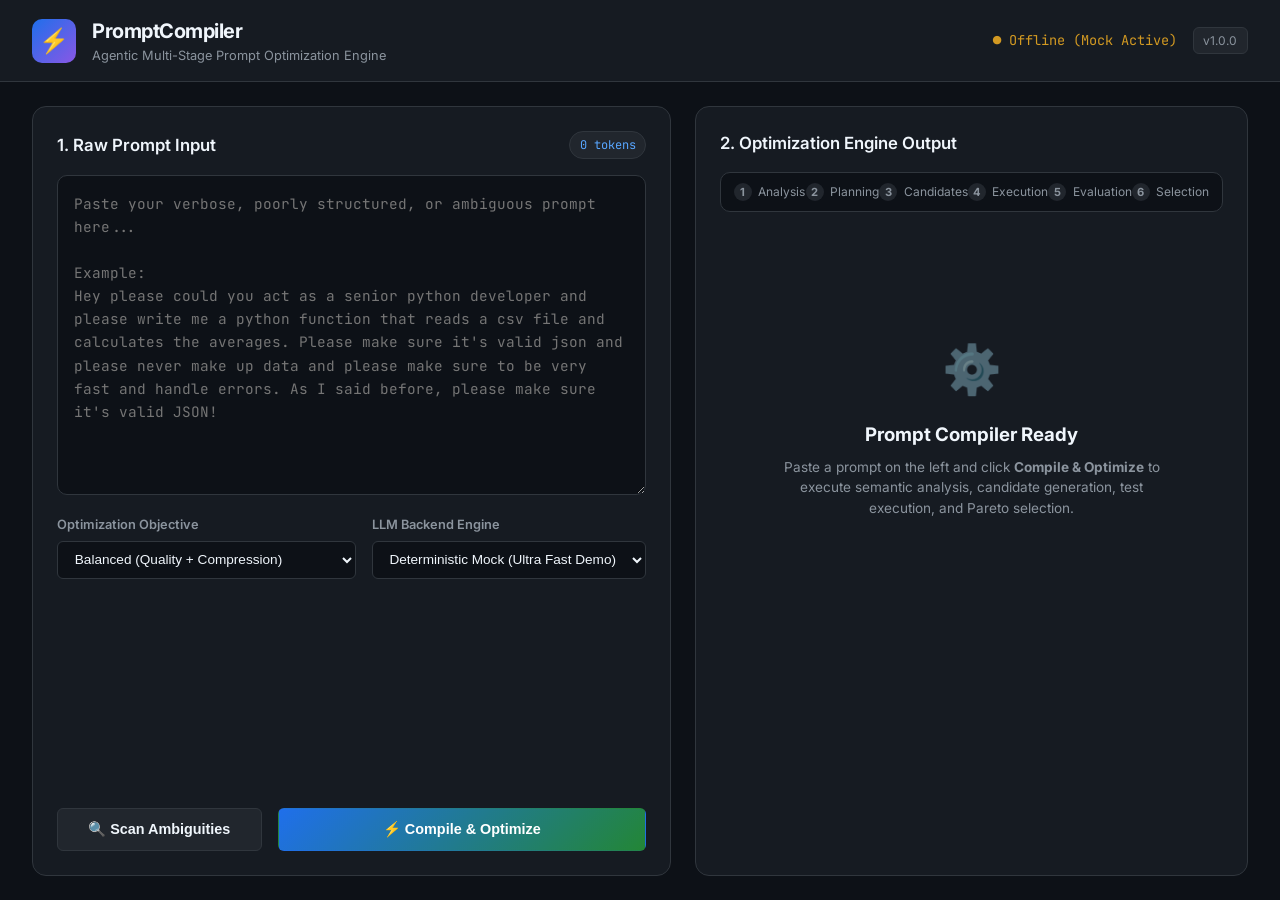
==== frontend/index.html @ 6e5b97a7 "feat: complete PromptCompiler architecture with frontend and backend" ====
<!DOCTYPE html>
<html lang="en">
<head>
  <meta charset="UTF-8">
  <meta name="viewport" content="width=device-width, initial-scale=1.0">
  <title>PromptCompiler - Agentic Prompt Optimization System</title>
  <link rel="stylesheet" href="style.css">
  <link href="https://fonts.googleapis.com/css2?family=JetBrains+Mono:wght@400;600;700&family=Inter:wght@400;500;600;700&display=swap" rel="stylesheet">
</head>
<body>
  <div class="app-container">
    <!-- Header -->
    <header class="navbar">
      <div class="logo-area">
        <div class="logo-badge">⚡</div>
        <div>
          <h1>PromptCompiler</h1>
          <p class="subtitle">Agentic Multi-Stage Prompt Optimization Engine</p>
        </div>
      </div>
      <div class="nav-status">
        <span class="status-indicator" id="backendStatus">● Checking Backend...</span>
        <span class="version-tag">v1.0.0</span>
      </div>
    </header>

    <!-- Main Workspace -->
    <main class="main-layout">
      <!-- Left Column: Input and Configuration -->
      <section class="panel input-panel">
        <div class="panel-header">
          <h2>1. Raw Prompt Input</h2>
          <span class="badge" id="inputTokenBadge">0 tokens</span>
        </div>
        <textarea 
          id="rawPromptInput" 
          placeholder="Paste your verbose, poorly structured, or ambiguous prompt here...&#10;&#10;Example:&#10;Hey please could you act as a senior python developer and please write me a python function that reads a csv file and calculates the averages. Please make sure it's valid json and please never make up data and please make sure to be very fast and handle errors. As I said before, please make sure it's valid JSON!"
        ></textarea>

        <!-- Configuration Controls -->
        <div class="controls-grid">
          <div class="control-group">
            <label for="objectiveSelect">Optimization Objective</label>
            <select id="objectiveSelect">
              <option value="balanced">Balanced (Quality + Compression)</option>
              <option value="maximum_quality">Maximum Quality (Zero Degradation)</option>
              <option value="maximum_compression">Maximum Compression (Leanest Tokens)</option>
            </select>
          </div>

          <div class="control-group">
            <label for="backendSelect">LLM Backend Engine</label>
            <select id="backendSelect">
              <option value="ollama">Local Ollama (Qwen2.5 / Llama)</option>
              <option value="mock">Deterministic Mock (Ultra Fast Demo)</option>
              <option value="openai">OpenAI / Claude / Gemini API</option>
            </select>
          </div>
        </div>

        <div class="action-bar">
          <button id="analyzeBtn" class="btn btn-secondary">🔍 Scan Ambiguities</button>
          <button id="optimizeBtn" class="btn btn-primary">⚡ Compile & Optimize</button>
        </div>
      </section>

      <!-- Right Column: Optimization Output & Diagnostics -->
      <section class="panel results-panel">
        <div class="panel-header">
          <h2>2. Optimization Engine Output</h2>
          <span class="badge badge-success" id="statusBadge" style="display:none;">Compiled</span>
        </div>

        <!-- Pipeline Stepper Tracker -->
        <div class="pipeline-stepper" id="pipelineStepper">
          <div class="step" id="step-analysis"><span class="step-num">1</span> Analysis</div>
          <div class="step" id="step-planning"><span class="step-num">2</span> Planning</div>
          <div class="step" id="step-candidates"><span class="step-num">3</span> Candidates</div>
          <div class="step" id="step-simulation"><span class="step-num">4</span> Execution</div>
          <div class="step" id="step-eval"><span class="step-num">5</span> Evaluation</div>
          <div class="step" id="step-selection"><span class="step-num">6</span> Selection</div>
        </div>

        <!-- Metrics Dashboard -->
        <div class="metrics-grid" id="metricsGrid" style="display:none;">
          <div class="metric-card">
            <div class="metric-label">Token Savings</div>
            <div class="metric-value highlight" id="tokenSavingsVal">-0%</div>
            <div class="metric-sub" id="tokenCountSub">0 &rarr; 0 tokens</div>
          </div>
          <div class="metric-card">
            <div class="metric-label">Quality Score</div>
            <div class="metric-value" id="qualityScoreVal">0.0 / 10</div>
            <div class="metric-sub" id="qualityDeltaSub">+0.0 baseline delta</div>
          </div>
          <div class="metric-card">
            <div class="metric-label">Hard Invariants</div>
            <div class="metric-value success" id="invariantsVal">100%</div>
            <div class="metric-sub" id="invariantsSub">All critical rules preserved</div>
          </div>
          <div class="metric-card">
            <div class="metric-label">Redundancies Cut</div>
            <div class="metric-value" id="redundanciesVal">0</div>
            <div class="metric-sub">Fillers & repetitions eliminated</div>
          </div>
        </div>

        <!-- Optimized Prompt Display -->
        <div class="output-container" id="outputContainer" style="display:none;">
          <div class="output-header">
            <h3>Compiled Output Prompt</h3>
            <div class="output-actions">
              <button id="copyPromptBtn" class="btn btn-sm">📋 Copy Prompt</button>
              <button id="exportJsonBtn" class="btn btn-sm">💾 Export JSON</button>
            </div>
          </div>
          <pre id="optimizedPromptText" class="code-box"></pre>

          <!-- Selection Rationale Banner -->
          <div class="rationale-box" id="rationaleBox">
            <strong>Selection Rationale:</strong> <span id="rationaleText"></span>
          </div>
        </div>

        <!-- Detailed Breakdown Tabs -->
        <div class="tabs-container" id="tabsContainer" style="display:none;">
          <div class="tabs-header">
            <button class="tab-btn active" data-tab="tab-candidates">Candidate Matrix</button>
            <button class="tab-btn" data-tab="tab-invariants">Preserved Invariants</button>
            <button class="tab-btn" data-tab="tab-redundancies">Eliminated Redundancies</button>
            <button class="tab-btn" data-tab="tab-audit">Compilation Audit</button>
          </div>

          <div class="tab-pane active" id="tab-candidates">
            <table class="data-table" id="candidatesTable">
              <thead>
                <tr>
                  <th>Candidate ID</th>
                  <th>Strategy</th>
                  <th>Tokens</th>
                  <th>% Saved</th>
                  <th>Quality</th>
                  <th>Status</th>
                </tr>
              </thead>
              <tbody id="candidatesTableBody"></tbody>
            </table>
          </div>

          <div class="tab-pane" id="tab-invariants">
            <ul class="bullet-list" id="invariantsList"></ul>
          </div>

          <div class="tab-pane" id="tab-redundancies">
            <ul class="bullet-list" id="redundanciesList"></ul>
          </div>

          <div class="tab-pane" id="tab-audit">
            <pre id="auditJson" class="code-box json-box"></pre>
          </div>
        </div>

        <!-- Initial Placeholder State -->
        <div class="placeholder-state" id="placeholderState">
          <div class="placeholder-icon">⚙️</div>
          <h3>Prompt Compiler Ready</h3>
          <p>Paste a prompt on the left and click <strong>Compile & Optimize</strong> to execute semantic analysis, candidate generation, test execution, and Pareto selection.</p>
        </div>
      </section>
    </main>

    <!-- Clarification Modal -->
    <div class="modal-backdrop" id="clarificationModal" style="display:none;">
      <div class="modal-card">
        <h3>Targeted Clarifications Detected</h3>
        <p>The optimizer identified ambiguous requirements. Clarify them below or proceed with default assumptions.</p>
        <div id="clarificationQuestionsContainer"></div>
        <div class="modal-actions">
          <button id="skipClarificationBtn" class="btn btn-secondary">Use Default Assumptions</button>
          <button id="submitClarificationBtn" class="btn btn-primary">Apply & Optimize</button>
        </div>
      </div>
    </div>
  </div>

  <script src="app.js"></script>
</body>
</html>
---- frontend/style.css ----
:root {
  --bg-primary: #0d1117;
  --bg-secondary: #161b22;
  --bg-tertiary: #21262d;
  --border-color: #30363d;
  --text-primary: #f0f6fc;
  --text-secondary: #8b949e;
  --accent-blue: #58a6ff;
  --accent-green: #2ea043;
  --accent-purple: #bc8cff;
  --accent-yellow: #d29922;
  --accent-red: #f85149;
  --radius-sm: 6px;
  --radius-md: 10px;
  --radius-lg: 14px;
}

* {
  box-sizing: border-box;
  margin: 0;
  padding: 0;
}

body {
  font-family: 'Inter', -apple-system, BlinkMacSystemFont, sans-serif;
  background-color: var(--bg-primary);
  color: var(--text-primary);
  min-height: 100vh;
  line-height: 1.5;
}

.app-container {
  display: flex;
  flex-direction: column;
  min-height: 100vh;
}

/* Navbar */
.navbar {
  display: flex;
  justify-content: space-between;
  align-items: center;
  padding: 1rem 2rem;
  background-color: var(--bg-secondary);
  border-bottom: 1px solid var(--border-color);
}

.logo-area {
  display: flex;
  align-items: center;
  gap: 1rem;
}

.logo-badge {
  font-size: 1.5rem;
  background: linear-gradient(135deg, #1f6feb, #8957e5);
  width: 44px;
  height: 44px;
  display: flex;
  align-items: center;
  justify-content: center;
  border-radius: var(--radius-md);
}

.navbar h1 {
  font-size: 1.25rem;
  font-weight: 700;
  letter-spacing: -0.5px;
}

.subtitle {
  font-size: 0.8rem;
  color: var(--text-secondary);
}

.nav-status {
  display: flex;
  align-items: center;
  gap: 1rem;
}

.status-indicator {
  font-size: 0.85rem;
  color: var(--accent-green);
  font-family: 'JetBrains Mono', monospace;
}

.version-tag {
  background-color: var(--bg-tertiary);
  border: 1px solid var(--border-color);
  padding: 0.2rem 0.6rem;
  border-radius: var(--radius-sm);
  font-size: 0.75rem;
  color: var(--text-secondary);
}

/* Main Layout */
.main-layout {
  display: grid;
  grid-template-columns: 1fr 1.2fr;
  gap: 1.5rem;
  padding: 1.5rem 2rem;
  flex: 1;
}

@media (max-width: 1024px) {
  .main-layout {
    grid-template-columns: 1fr;
  }
}

.panel {
  background-color: var(--bg-secondary);
  border: 1px solid var(--border-color);
  border-radius: var(--radius-lg);
  padding: 1.5rem;
  display: flex;
  flex-direction: column;
}

.panel-header {
  display: flex;
  justify-content: space-between;
  align-items: center;
  margin-bottom: 1rem;
}

.panel-header h2 {
  font-size: 1.05rem;
  font-weight: 600;
}

.badge {
  font-family: 'JetBrains Mono', monospace;
  font-size: 0.75rem;
  padding: 0.25rem 0.6rem;
  border-radius: 999px;
  background-color: var(--bg-tertiary);
  color: var(--accent-blue);
  border: 1px solid var(--border-color);
}

.badge-success {
  background-color: rgba(46, 160, 67, 0.15);
  color: var(--accent-green);
  border-color: var(--accent-green);
}

/* Input Area */
textarea {
  width: 100%;
  height: 320px;
  background-color: var(--bg-primary);
  border: 1px solid var(--border-color);
  border-radius: var(--radius-md);
  color: var(--text-primary);
  font-family: 'JetBrains Mono', monospace;
  font-size: 0.9rem;
  padding: 1rem;
  resize: vertical;
  line-height: 1.6;
}

textarea:focus {
  outline: none;
  border-color: var(--accent-blue);
}

.controls-grid {
  display: grid;
  grid-template-columns: 1fr 1fr;
  gap: 1rem;
  margin: 1.25rem 0;
}

.control-group {
  display: flex;
  flex-direction: column;
  gap: 0.4rem;
}

.control-group label {
  font-size: 0.8rem;
  font-weight: 600;
  color: var(--text-secondary);
}

select {
  background-color: var(--bg-primary);
  border: 1px solid var(--border-color);
  color: var(--text-primary);
  padding: 0.6rem 0.8rem;
  border-radius: var(--radius-sm);
  font-size: 0.85rem;
  outline: none;
}

select:focus {
  border-color: var(--accent-blue);
}

.action-bar {
  display: flex;
  gap: 1rem;
  margin-top: auto;
}

.btn {
  display: inline-flex;
  align-items: center;
  justify-content: center;
  padding: 0.75rem 1.2rem;
  border-radius: var(--radius-sm);
  font-weight: 600;
  font-size: 0.9rem;
  cursor: pointer;
  border: 1px solid transparent;
  transition: all 0.2s ease;
}

.btn-primary {
  background: linear-gradient(135deg, #1f6feb, #238636);
  color: white;
  flex: 2;
}

.btn-primary:hover {
  opacity: 0.95;
  transform: translateY(-1px);
}

.btn-secondary {
  background-color: var(--bg-tertiary);
  border-color: var(--border-color);
  color: var(--text-primary);
  flex: 1;
}

.btn-secondary:hover {
  background-color: #2c333b;
}

.btn-sm {
  padding: 0.35rem 0.75rem;
  font-size: 0.8rem;
  background-color: var(--bg-tertiary);
  border-color: var(--border-color);
  color: var(--text-primary);
}

/* Stepper */
.pipeline-stepper {
  display: flex;
  justify-content: space-between;
  margin-bottom: 1.5rem;
  background-color: var(--bg-primary);
  padding: 0.6rem 0.8rem;
  border-radius: var(--radius-md);
  border: 1px solid var(--border-color);
}

.step {
  display: flex;
  align-items: center;
  gap: 0.4rem;
  font-size: 0.75rem;
  color: var(--text-secondary);
}

.step-num {
  width: 18px;
  height: 18px;
  border-radius: 50%;
  background-color: var(--bg-tertiary);
  display: flex;
  align-items: center;
  justify-content: center;
  font-size: 0.7rem;
  font-weight: 700;
}

.step.active {
  color: var(--accent-blue);
  font-weight: 600;
}

.step.active .step-num {
  background-color: var(--accent-blue);
  color: black;
}

.step.completed {
  color: var(--accent-green);
}

.step.completed .step-num {
  background-color: var(--accent-green);
  color: white;
}

/* Metrics Dashboard */
.metrics-grid {
  display: grid;
  grid-template-columns: repeat(4, 1fr);
  gap: 0.8rem;
  margin-bottom: 1.25rem;
}

.metric-card {
  background-color: var(--bg-primary);
  border: 1px solid var(--border-color);
  border-radius: var(--radius-md);
  padding: 0.9rem;
}

.metric-label {
  font-size: 0.75rem;
  color: var(--text-secondary);
  margin-bottom: 0.3rem;
}

.metric-value {
  font-size: 1.35rem;
  font-weight: 700;
  font-family: 'JetBrains Mono', monospace;
}

.metric-value.highlight {
  color: var(--accent-green);
}

.metric-value.success {
  color: var(--accent-blue);
}

.metric-sub {
  font-size: 0.7rem;
  color: var(--text-secondary);
  margin-top: 0.2rem;
}

/* Output Area */
.output-container {
  margin-bottom: 1.5rem;
}

.output-header {
  display: flex;
  justify-content: space-between;
  align-items: center;
  margin-bottom: 0.5rem;
}

.output-header h3 {
  font-size: 0.9rem;
  color: var(--accent-green);
  font-weight: 600;
}

.code-box {
  background-color: var(--bg-primary);
  border: 1px solid var(--border-color);
  border-radius: var(--radius-md);
  padding: 1rem;
  font-family: 'JetBrains Mono', monospace;
  font-size: 0.85rem;
  color: #e6edf3;
  white-space: pre-wrap;
  word-break: break-word;
  max-height: 280px;
  overflow-y: auto;
  line-height: 1.6;
}

.rationale-box {
  background-color: rgba(88, 166, 255, 0.08);
  border: 1px solid rgba(88, 166, 255, 0.2);
  border-radius: var(--radius-sm);
  padding: 0.8rem 1rem;
  font-size: 0.8rem;
  color: #c9d1d9;
  margin-top: 0.8rem;
}

/* Tabs */
.tabs-container {
  margin-top: 1rem;
}

.tabs-header {
  display: flex;
  border-bottom: 1px solid var(--border-color);
  gap: 0.5rem;
  margin-bottom: 1rem;
}

.tab-btn {
  background: none;
  border: none;
  color: var(--text-secondary);
  font-size: 0.8rem;
  font-weight: 600;
  padding: 0.5rem 0.8rem;
  cursor: pointer;
  border-bottom: 2px solid transparent;
}

.tab-btn.active {
  color: var(--accent-blue);
  border-bottom-color: var(--accent-blue);
}

.tab-pane {
  display: none;
}

.tab-pane.active {
  display: block;
}

/* Tables and Lists */
.data-table {
  width: 100%;
  border-collapse: collapse;
  font-size: 0.8rem;
}

.data-table th, .data-table td {
  padding: 0.6rem 0.8rem;
  text-align: left;
  border-bottom: 1px solid var(--border-color);
}

.data-table th {
  color: var(--text-secondary);
  font-weight: 600;
}

.bullet-list {
  list-style: none;
  display: flex;
  flex-direction: column;
  gap: 0.5rem;
}

.bullet-list li {
  font-size: 0.8rem;
  background-color: var(--bg-primary);
  border: 1px solid var(--border-color);
  padding: 0.6rem 0.9rem;
  border-radius: var(--radius-sm);
}

.placeholder-state {
  display: flex;
  flex-direction: column;
  align-items: center;
  justify-content: center;
  height: 380px;
  text-align: center;
  color: var(--text-secondary);
}

.placeholder-icon {
  font-size: 3rem;
  margin-bottom: 1rem;
  opacity: 0.5;
}

.placeholder-state h3 {
  color: var(--text-primary);
  margin-bottom: 0.5rem;
}

.placeholder-state p {
  max-width: 400px;
  font-size: 0.85rem;
}

/* Modal */
.modal-backdrop {
  position: fixed;
  top: 0;
  left: 0;
  width: 100%;
  height: 100%;
  background: rgba(0, 0, 0, 0.7);
  display: flex;
  align-items: center;
  justify-content: center;
  z-index: 999;
}

.modal-card {
  background: var(--bg-secondary);
  border: 1px solid var(--border-color);
  border-radius: var(--radius-lg);
  padding: 2rem;
  max-width: 550px;
  width: 90%;
}

.modal-card h3 {
  margin-bottom: 0.5rem;
}

.modal-card p {
  color: var(--text-secondary);
  font-size: 0.85rem;
  margin-bottom: 1rem;
}

.modal-actions {
  display: flex;
  justify-content: flex-end;
  gap: 1rem;
  margin-top: 1.5rem;
}
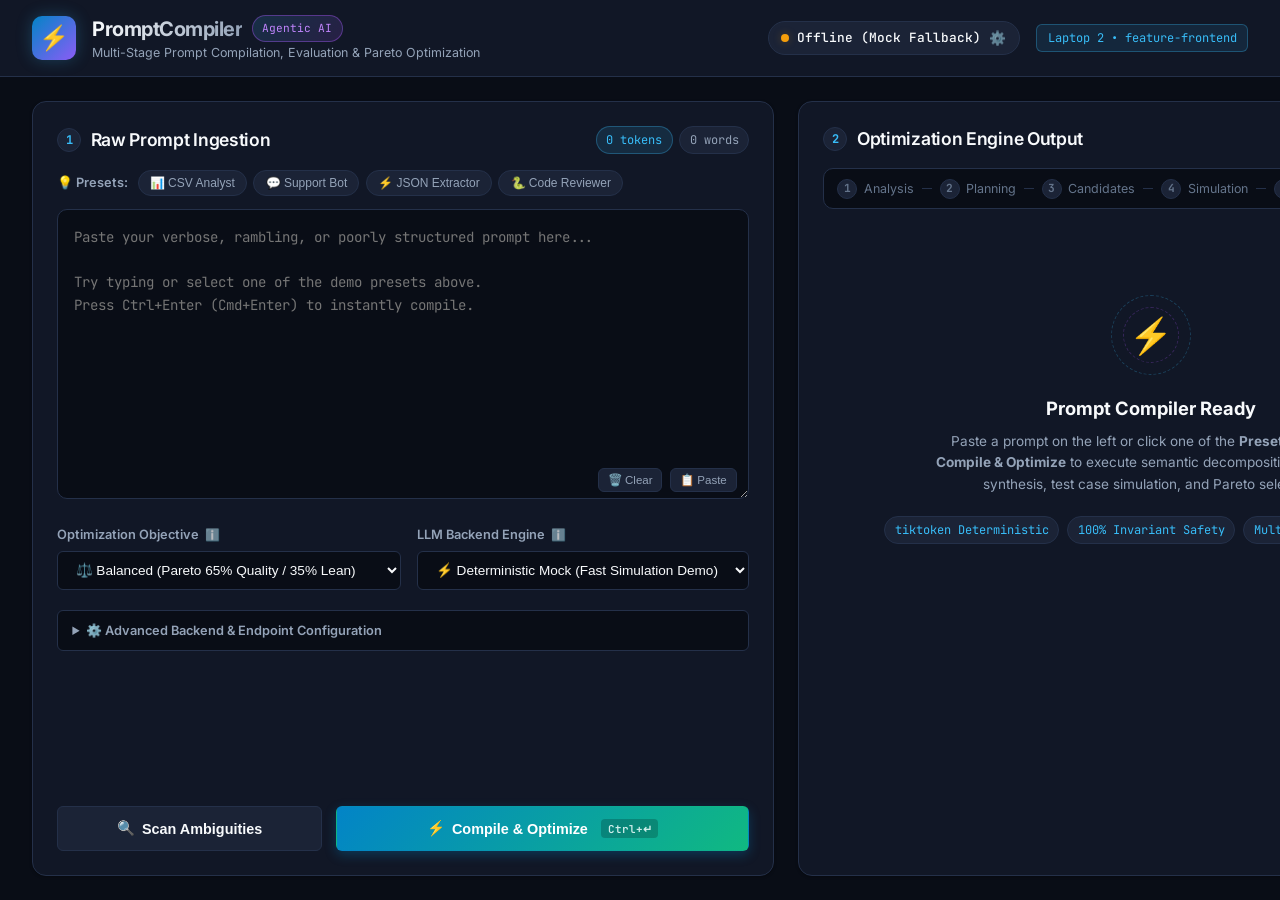
==== commit 9b281837: "feat(frontend): enhance UI with visual diffs, syntax highlighting, presets, and candidate inspector" ====
--- a/frontend/index.html
+++ b/frontend/index.html
@@ -5,22 +5,35 @@
   <meta name="viewport" content="width=device-width, initial-scale=1.0">
   <title>PromptCompiler - Agentic Prompt Optimization System</title>
   <link rel="stylesheet" href="style.css">
-  <link href="https://fonts.googleapis.com/css2?family=JetBrains+Mono:wght@400;600;700&family=Inter:wght@400;500;600;700&display=swap" rel="stylesheet">
+  <link rel="preconnect" href="https://fonts.googleapis.com">
+  <link rel="preconnect" href="https://fonts.gstatic.com" crossorigin>
+  <link href="https://fonts.googleapis.com/css2?family=JetBrains+Mono:ital,wght@0,400;0,500;0,600;0,700;1,400&family=Inter:wght@400;500;600;700;800&display=swap" rel="stylesheet">
 </head>
 <body>
   <div class="app-container">
-    <!-- Header -->
+    <!-- Navbar -->
     <header class="navbar">
-      <div class="logo-area">
-        <div class="logo-badge">⚡</div>
-        <div>
-          <h1>PromptCompiler</h1>
-          <p class="subtitle">Agentic Multi-Stage Prompt Optimization Engine</p>
+      <div class="navbar-left">
+        <div class="logo-area">
+          <div class="logo-badge">⚡</div>
+          <div>
+            <div class="logo-title-row">
+              <h1>PromptCompiler</h1>
+              <span class="badge badge-accent">Agentic AI</span>
+            </div>
+            <p class="subtitle">Multi-Stage Prompt Compilation, Evaluation & Pareto Optimization</p>
+          </div>
         </div>
       </div>
-      <div class="nav-status">
-        <span class="status-indicator" id="backendStatus">● Checking Backend...</span>
-        <span class="version-tag">v1.0.0</span>
+
+      <div class="navbar-right">
+        <!-- Backend Connection Pill -->
+        <div class="backend-status-pill" id="backendStatusPill" title="Click to configure backend API URL">
+          <span class="status-dot" id="backendStatusDot"></span>
+          <span class="status-text" id="backendStatusText">Checking Backend...</span>
+          <span class="settings-gear" id="backendSettingsBtn">⚙️</span>
+        </div>
+        <span class="version-tag">Laptop 2 &bull; feature-frontend</span>
       </div>
     </header>
 
@@ -29,142 +42,414 @@
       <!-- Left Column: Input and Configuration -->
       <section class="panel input-panel">
         <div class="panel-header">
-          <h2>1. Raw Prompt Input</h2>
-          <span class="badge" id="inputTokenBadge">0 tokens</span>
-        </div>
-        <textarea 
-          id="rawPromptInput" 
-          placeholder="Paste your verbose, poorly structured, or ambiguous prompt here...&#10;&#10;Example:&#10;Hey please could you act as a senior python developer and please write me a python function that reads a csv file and calculates the averages. Please make sure it's valid json and please never make up data and please make sure to be very fast and handle errors. As I said before, please make sure it's valid JSON!"
-        ></textarea>
+          <div class="panel-title-group">
+            <span class="panel-step-badge">1</span>
+            <h2>Raw Prompt Ingestion</h2>
+          </div>
+          <div class="token-badge-group">
+            <span class="badge badge-tokens" id="inputTokenBadge">0 tokens</span>
+            <span class="badge badge-words" id="inputWordBadge">0 words</span>
+          </div>
+        </div>
+
+        <!-- Quick Demo Presets Bar -->
+        <div class="presets-bar">
+          <span class="presets-label">💡 Presets:</span>
+          <div class="preset-pills">
+            <button type="button" class="preset-pill" data-preset="csv">📊 CSV Analyst</button>
+            <button type="button" class="preset-pill" data-preset="support">💬 Support Bot</button>
+            <button type="button" class="preset-pill" data-preset="extractor">⚡ JSON Extractor</button>
+            <button type="button" class="preset-pill" data-preset="refactor">🐍 Code Reviewer</button>
+          </div>
+        </div>
+
+        <!-- Input Textarea with Actions -->
+        <div class="textarea-wrapper">
+          <textarea 
+            id="rawPromptInput" 
+            placeholder="Paste your verbose, rambling, or poorly structured prompt here...
+
+Try typing or select one of the demo presets above.
+Press Ctrl+Enter (Cmd+Enter) to instantly compile."
+            spellcheck="false"
+          ></textarea>
+          <div class="textarea-actions">
+            <button type="button" id="clearPromptBtn" class="icon-btn" title="Clear input">🗑️ Clear</button>
+            <button type="button" id="pastePromptBtn" class="icon-btn" title="Paste from clipboard">📋 Paste</button>
+          </div>
+        </div>
 
         <!-- Configuration Controls -->
         <div class="controls-grid">
           <div class="control-group">
-            <label for="objectiveSelect">Optimization Objective</label>
+            <label for="objectiveSelect">
+              Optimization Objective
+              <span class="tooltip-icon" title="Strategy for trade-off between qualitative fidelity and token pruning">ℹ️</span>
+            </label>
             <select id="objectiveSelect">
-              <option value="balanced">Balanced (Quality + Compression)</option>
-              <option value="maximum_quality">Maximum Quality (Zero Degradation)</option>
-              <option value="maximum_compression">Maximum Compression (Leanest Tokens)</option>
+              <option value="balanced" selected>⚖️ Balanced (Pareto 65% Quality / 35% Lean)</option>
+              <option value="maximum_quality">🎯 Maximum Quality (Strict Zero Degradation)</option>
+              <option value="maximum_compression">🗜️ Maximum Compression (Aggressive Pruning)</option>
             </select>
           </div>
 
           <div class="control-group">
-            <label for="backendSelect">LLM Backend Engine</label>
+            <label for="backendSelect">
+              LLM Backend Engine
+              <span class="tooltip-icon" title="Target model executing the multi-stage compiler pipeline">ℹ️</span>
+            </label>
             <select id="backendSelect">
-              <option value="ollama">Local Ollama (Qwen2.5 / Llama)</option>
-              <option value="mock">Deterministic Mock (Ultra Fast Demo)</option>
-              <option value="openai">OpenAI / Claude / Gemini API</option>
+              <option value="mock">⚡ Deterministic Mock (Fast Simulation Demo)</option>
+              <option value="ollama">🦙 Local Ollama (Qwen2.5 / Llama)</option>
+              <option value="openai">🌐 OpenAI / Gemini / Claude API</option>
             </select>
           </div>
         </div>
 
+        <!-- Advanced Collapsible Backend Settings -->
+        <details class="advanced-settings-details" id="advancedSettings">
+          <summary>⚙️ Advanced Backend & Endpoint Configuration</summary>
+          <div class="advanced-settings-body">
+            <div class="control-group">
+              <label for="backendUrlInput">Backend API Host URL</label>
+              <div class="input-with-action">
+                <input type="text" id="backendUrlInput" placeholder="http://localhost:8000" value="http://localhost:8000">
+                <button type="button" id="saveBackendUrlBtn" class="btn btn-sm">Save & Ping</button>
+              </div>
+              <small class="help-text">Set your partner's laptop IP if backend is running remotely (e.g. <code>http://192.168.1.50:8000</code>).</small>
+            </div>
+          </div>
+        </details>
+
+        <!-- Primary Action Bar -->
         <div class="action-bar">
-          <button id="analyzeBtn" class="btn btn-secondary">🔍 Scan Ambiguities</button>
-          <button id="optimizeBtn" class="btn btn-primary">⚡ Compile & Optimize</button>
+          <button id="analyzeBtn" class="btn btn-secondary">
+            <span class="btn-icon">🔍</span> Scan Ambiguities
+          </button>
+          <button id="optimizeBtn" class="btn btn-primary">
+            <span class="btn-icon">⚡</span> Compile & Optimize
+            <span class="btn-kbd">Ctrl+↵</span>
+          </button>
         </div>
       </section>
 
       <!-- Right Column: Optimization Output & Diagnostics -->
       <section class="panel results-panel">
         <div class="panel-header">
-          <h2>2. Optimization Engine Output</h2>
-          <span class="badge badge-success" id="statusBadge" style="display:none;">Compiled</span>
+          <div class="panel-title-group">
+            <span class="panel-step-badge">2</span>
+            <h2>Optimization Engine Output</h2>
+          </div>
+          <div class="status-badge-container">
+            <span class="badge badge-success" id="statusBadge" style="display:none;">✓ Compiled</span>
+            <span class="badge badge-winner" id="winnerBadge" style="display:none;">🏆 Selected Candidate</span>
+          </div>
         </div>
 
         <!-- Pipeline Stepper Tracker -->
         <div class="pipeline-stepper" id="pipelineStepper">
-          <div class="step" id="step-analysis"><span class="step-num">1</span> Analysis</div>
-          <div class="step" id="step-planning"><span class="step-num">2</span> Planning</div>
-          <div class="step" id="step-candidates"><span class="step-num">3</span> Candidates</div>
-          <div class="step" id="step-simulation"><span class="step-num">4</span> Execution</div>
-          <div class="step" id="step-eval"><span class="step-num">5</span> Evaluation</div>
-          <div class="step" id="step-selection"><span class="step-num">6</span> Selection</div>
+          <div class="step" id="step-analysis" title="Decomposes intent, invariants, constraints">
+            <span class="step-num">1</span>
+            <span class="step-label">Analysis</span>
+          </div>
+          <div class="step-connector"></div>
+          <div class="step" id="step-planning" title="Architects compression & structure plan">
+            <span class="step-num">2</span>
+            <span class="step-label">Planning</span>
+          </div>
+          <div class="step-connector"></div>
+          <div class="step" id="step-candidates" title="Synthesizes concise, structured, operational forms">
+            <span class="step-num">3</span>
+            <span class="step-label">Candidates</span>
+          </div>
+          <div class="step-connector"></div>
+          <div class="step" id="step-simulation" title="Executes test cases against prompts">
+            <span class="step-num">4</span>
+            <span class="step-label">Simulation</span>
+          </div>
+          <div class="step-connector"></div>
+          <div class="step" id="step-eval" title="Scores multi-metrics and guards invariants">
+            <span class="step-num">5</span>
+            <span class="step-label">Evaluation</span>
+          </div>
+          <div class="step-connector"></div>
+          <div class="step" id="step-selection" title="Selects Pareto optimal candidate">
+            <span class="step-num">6</span>
+            <span class="step-label">Selection</span>
+          </div>
         </div>
 
         <!-- Metrics Dashboard -->
         <div class="metrics-grid" id="metricsGrid" style="display:none;">
-          <div class="metric-card">
-            <div class="metric-label">Token Savings</div>
+          <div class="metric-card metric-tokens">
+            <div class="metric-header">
+              <span class="metric-label">Token Savings</span>
+              <span class="metric-icon">📉</span>
+            </div>
             <div class="metric-value highlight" id="tokenSavingsVal">-0%</div>
             <div class="metric-sub" id="tokenCountSub">0 &rarr; 0 tokens</div>
-          </div>
-          <div class="metric-card">
-            <div class="metric-label">Quality Score</div>
+            <div class="mini-progress-bar">
+              <div class="mini-progress-fill" id="tokenSavingsBar" style="width: 0%;"></div>
+            </div>
+          </div>
+
+          <div class="metric-card metric-quality">
+            <div class="metric-header">
+              <span class="metric-label">Quality Score</span>
+              <span class="metric-icon">⭐</span>
+            </div>
             <div class="metric-value" id="qualityScoreVal">0.0 / 10</div>
             <div class="metric-sub" id="qualityDeltaSub">+0.0 baseline delta</div>
-          </div>
-          <div class="metric-card">
-            <div class="metric-label">Hard Invariants</div>
+            <div class="mini-progress-bar">
+              <div class="mini-progress-fill quality-fill" id="qualityScoreBar" style="width: 0%;"></div>
+            </div>
+          </div>
+
+          <div class="metric-card metric-invariants">
+            <div class="metric-header">
+              <span class="metric-label">Hard Invariants</span>
+              <span class="metric-icon">🔒</span>
+            </div>
             <div class="metric-value success" id="invariantsVal">100%</div>
             <div class="metric-sub" id="invariantsSub">All critical rules preserved</div>
-          </div>
-          <div class="metric-card">
-            <div class="metric-label">Redundancies Cut</div>
-            <div class="metric-value" id="redundanciesVal">0</div>
+            <span class="metric-tag">Zero Violation Guardrail</span>
+          </div>
+
+          <div class="metric-card metric-redundancies">
+            <div class="metric-header">
+              <span class="metric-label">Redundancies Cut</span>
+              <span class="metric-icon">✂️</span>
+            </div>
+            <div class="metric-value warning" id="redundanciesVal">0</div>
             <div class="metric-sub">Fillers & repetitions eliminated</div>
-          </div>
-        </div>
-
-        <!-- Optimized Prompt Display -->
+            <span class="metric-tag">De-bloated</span>
+          </div>
+        </div>
+
+        <!-- ROI & Financial Cost Calculator Widget -->
+        <div class="roi-calculator-card" id="roiCard" style="display:none;">
+          <div class="roi-header">
+            <div class="roi-title">
+              <span>💰</span> <strong>Projected Financial Savings (ROI)</strong>
+            </div>
+            <div class="roi-controls">
+              <label for="roiVolumeSlider">Monthly Volume:</label>
+              <select id="roiVolumeSelect">
+                <option value="100000">100K API Calls / Mo</option>
+                <option value="1000000" selected>1M API Calls / Mo</option>
+                <option value="5000000">5M API Calls / Mo</option>
+                <option value="20000000">20M API Calls / Mo</option>
+              </select>
+            </div>
+          </div>
+          <div class="roi-grid">
+            <div class="roi-item">
+              <span class="roi-model">GPT-4o ($2.50/M in)</span>
+              <span class="roi-savings" id="roiGpt4o">$0.00 / yr</span>
+            </div>
+            <div class="roi-item">
+              <span class="roi-model">Claude 3.5 Sonnet ($3.00/M in)</span>
+              <span class="roi-savings" id="roiClaude">$0.00 / yr</span>
+            </div>
+            <div class="roi-item">
+              <span class="roi-model">Gemini 1.5 Pro ($1.25/M in)</span>
+              <span class="roi-savings" id="roiGemini">$0.00 / yr</span>
+            </div>
+            <div class="roi-item">
+              <span class="roi-model">Annual Token Delta</span>
+              <span class="roi-tokens" id="roiTokens">0 Tokens Saved / Yr</span>
+            </div>
+          </div>
+        </div>
+
+        <!-- Output Display & Diff Container -->
         <div class="output-container" id="outputContainer" style="display:none;">
-          <div class="output-header">
-            <h3>Compiled Output Prompt</h3>
+          <div class="output-toolbar">
+            <div class="view-mode-tabs">
+              <button type="button" class="view-tab-btn active" data-view="side-by-side">↔️ Visual Diff</button>
+              <button type="button" class="view-tab-btn" data-view="highlighted">✨ Highlighted Output</button>
+              <button type="button" class="view-tab-btn" data-view="unified">↕️ Unified Diff</button>
+              <button type="button" class="view-tab-btn" data-view="raw">📄 Raw Text</button>
+            </div>
             <div class="output-actions">
-              <button id="copyPromptBtn" class="btn btn-sm">📋 Copy Prompt</button>
-              <button id="exportJsonBtn" class="btn btn-sm">💾 Export JSON</button>
-            </div>
-          </div>
-          <pre id="optimizedPromptText" class="code-box"></pre>
+              <button id="copyPromptBtn" class="btn btn-sm" title="Copy optimized prompt">📋 Copy Prompt</button>
+              <button id="exportJsonBtn" class="btn btn-sm" title="Export full report as JSON">💾 Export JSON</button>
+            </div>
+          </div>
+
+          <!-- View 1: Side by Side Visual Diff -->
+          <div class="diff-view-pane active" id="viewSideBySide">
+            <div class="diff-grid">
+              <div class="diff-column diff-original">
+                <div class="diff-column-header">
+                  <span class="diff-badge del-badge">Original (Baseline)</span>
+                  <span class="diff-count" id="originalDiffTokenCount">0 tokens</span>
+                </div>
+                <div class="diff-content" id="diffOriginalText"></div>
+              </div>
+              <div class="diff-column diff-optimized">
+                <div class="diff-column-header">
+                  <span class="diff-badge add-badge">Compiled & Optimized</span>
+                  <span class="diff-count" id="optimizedDiffTokenCount">0 tokens</span>
+                </div>
+                <div class="diff-content" id="diffOptimizedText"></div>
+              </div>
+            </div>
+          </div>
+
+          <!-- View 2: Syntax Highlighted Prompt Output -->
+          <div class="diff-view-pane" id="viewHighlighted">
+            <div class="highlighted-output-box" id="highlightedPromptText"></div>
+          </div>
+
+          <!-- View 3: Unified Diff Line View -->
+          <div class="diff-view-pane" id="viewUnified">
+            <div class="unified-diff-box" id="unifiedDiffText"></div>
+          </div>
+
+          <!-- View 4: Raw Text View -->
+          <div class="diff-view-pane" id="viewRaw">
+            <pre id="optimizedPromptText" class="code-box"></pre>
+          </div>
 
           <!-- Selection Rationale Banner -->
           <div class="rationale-box" id="rationaleBox">
-            <strong>Selection Rationale:</strong> <span id="rationaleText"></span>
+            <div class="rationale-header">
+              <span class="rationale-icon">🧠</span>
+              <strong>Pareto Selection Rationale</strong>
+              <span class="rationale-strategy-tag" id="rationaleStrategyTag">Structured</span>
+            </div>
+            <div class="rationale-text" id="rationaleText"></div>
           </div>
         </div>
 
         <!-- Detailed Breakdown Tabs -->
         <div class="tabs-container" id="tabsContainer" style="display:none;">
           <div class="tabs-header">
-            <button class="tab-btn active" data-tab="tab-candidates">Candidate Matrix</button>
-            <button class="tab-btn" data-tab="tab-invariants">Preserved Invariants</button>
-            <button class="tab-btn" data-tab="tab-redundancies">Eliminated Redundancies</button>
-            <button class="tab-btn" data-tab="tab-audit">Compilation Audit</button>
-          </div>
-
+            <button class="tab-btn active" data-tab="tab-candidates">
+              <span class="tab-icon">📊</span> Candidate Matrix (<span id="candidateCountTag">3</span>)
+            </button>
+            <button class="tab-btn" data-tab="tab-invariants">
+              <span class="tab-icon">🔒</span> Preserved Invariants (<span id="invariantsCountTag">0</span>)
+            </button>
+            <button class="tab-btn" data-tab="tab-redundancies">
+              <span class="tab-icon">✂️</span> Redundancies Cut (<span id="redundanciesCountTag">0</span>)
+            </button>
+            <button class="tab-btn" data-tab="tab-audit">
+              <span class="tab-icon">🔍</span> Compilation Audit JSON
+            </button>
+          </div>
+
+          <!-- Tab 1: Candidate Comparison Matrix -->
           <div class="tab-pane active" id="tab-candidates">
-            <table class="data-table" id="candidatesTable">
-              <thead>
-                <tr>
-                  <th>Candidate ID</th>
-                  <th>Strategy</th>
-                  <th>Tokens</th>
-                  <th>% Saved</th>
-                  <th>Quality</th>
-                  <th>Status</th>
-                </tr>
-              </thead>
-              <tbody id="candidatesTableBody"></tbody>
-            </table>
-          </div>
-
+            <div class="candidates-table-wrapper">
+              <table class="data-table" id="candidatesTable">
+                <thead>
+                  <tr>
+                    <th>Candidate</th>
+                    <th>Architecture / Strategy</th>
+                    <th>Tokens</th>
+                    <th>Reduction</th>
+                    <th>Quality</th>
+                    <th>Guardrails</th>
+                    <th>Action</th>
+                  </tr>
+                </thead>
+                <tbody id="candidatesTableBody"></tbody>
+              </table>
+            </div>
+
+            <!-- Candidate Deep Dive Drawer / Details Container -->
+            <div class="candidate-detail-card" id="candidateDetailCard" style="display:none;">
+              <div class="candidate-detail-header">
+                <h4 id="detailCandidateTitle">Candidate Details</h4>
+                <button type="button" class="btn-close-detail" id="closeCandidateDetailBtn">&times;</button>
+              </div>
+              <div class="candidate-detail-body">
+                <div class="scores-radar-grid">
+                  <div class="score-bar-group">
+                    <div class="score-bar-label">
+                      <span>Task Correctness</span>
+                      <strong id="barTaskCorrectnessVal">0.0/10</strong>
+                    </div>
+                    <div class="score-progress-bar"><div class="score-fill" id="barTaskCorrectness"></div></div>
+                  </div>
+                  <div class="score-bar-group">
+                    <div class="score-bar-label">
+                      <span>Requirement Preservation</span>
+                      <strong id="barReqPreservationVal">0.0/10</strong>
+                    </div>
+                    <div class="score-progress-bar"><div class="score-fill" id="barReqPreservation"></div></div>
+                  </div>
+                  <div class="score-bar-group">
+                    <div class="score-bar-label">
+                      <span>Completeness</span>
+                      <strong id="barCompletenessVal">0.0/10</strong>
+                    </div>
+                    <div class="score-progress-bar"><div class="score-fill" id="barCompleteness"></div></div>
+                  </div>
+                  <div class="score-bar-group">
+                    <div class="score-bar-label">
+                      <span>Clarity & Structure</span>
+                      <strong id="barClarityVal">0.0/10</strong>
+                    </div>
+                    <div class="score-progress-bar"><div class="score-fill" id="barClarity"></div></div>
+                  </div>
+                  <div class="score-bar-group">
+                    <div class="score-bar-label">
+                      <span>Schema / Format Adherence</span>
+                      <strong id="barFormatVal">0.0/10</strong>
+                    </div>
+                    <div class="score-progress-bar"><div class="score-fill" id="barFormat"></div></div>
+                  </div>
+                </div>
+
+                <div class="detail-feedback-box" id="detailFeedbackBox"></div>
+
+                <div class="detail-test-executions">
+                  <h5>🧪 Test Case Simulation Results</h5>
+                  <div id="testExecutionsContainer"></div>
+                </div>
+              </div>
+            </div>
+          </div>
+
+          <!-- Tab 2: Preserved Invariants -->
           <div class="tab-pane" id="tab-invariants">
+            <p class="tab-description">All hard functional and schema constraints identified during semantic decomposition are strictly guaranteed across the optimization lifecycle.</p>
             <ul class="bullet-list" id="invariantsList"></ul>
           </div>
 
+          <!-- Tab 3: Eliminated Redundancies -->
           <div class="tab-pane" id="tab-redundancies">
+            <p class="tab-description">Redundant conversational fillers, circular explanations, and ungrounded instructions safely pruned without altering intent.</p>
             <ul class="bullet-list" id="redundanciesList"></ul>
           </div>
 
+          <!-- Tab 4: Raw JSON Audit -->
           <div class="tab-pane" id="tab-audit">
+            <div class="audit-toolbar">
+              <span class="audit-title">Machine-Readable FinalOptimizationReport Schema</span>
+              <button id="copyAuditJsonBtn" class="btn btn-sm">📋 Copy JSON</button>
+            </div>
             <pre id="auditJson" class="code-box json-box"></pre>
           </div>
         </div>
 
         <!-- Initial Placeholder State -->
         <div class="placeholder-state" id="placeholderState">
-          <div class="placeholder-icon">⚙️</div>
+          <div class="placeholder-graphic">
+            <div class="graphic-circle outer-circle"></div>
+            <div class="graphic-circle inner-circle"></div>
+            <div class="graphic-icon">⚡</div>
+          </div>
           <h3>Prompt Compiler Ready</h3>
-          <p>Paste a prompt on the left and click <strong>Compile & Optimize</strong> to execute semantic analysis, candidate generation, test execution, and Pareto selection.</p>
+          <p>Paste a prompt on the left or click one of the <strong>Presets</strong>, then run <strong>Compile & Optimize</strong> to execute semantic decomposition, candidate synthesis, test case simulation, and Pareto selection.</p>
+          <div class="placeholder-tags">
+            <span class="badge">tiktoken Deterministic</span>
+            <span class="badge">100% Invariant Safety</span>
+            <span class="badge">Multi-Candidate Matrix</span>
+          </div>
         </div>
       </section>
     </main>
@@ -172,15 +457,26 @@
     <!-- Clarification Modal -->
     <div class="modal-backdrop" id="clarificationModal" style="display:none;">
       <div class="modal-card">
-        <h3>Targeted Clarifications Detected</h3>
-        <p>The optimizer identified ambiguous requirements. Clarify them below or proceed with default assumptions.</p>
-        <div id="clarificationQuestionsContainer"></div>
+        <div class="modal-header">
+          <div class="modal-title-row">
+            <span class="modal-icon">🔍</span>
+            <h3>Targeted Clarifications Detected</h3>
+          </div>
+          <button type="button" class="btn-close-modal" id="closeClarificationModalBtn">&times;</button>
+        </div>
+        <p class="modal-subtitle">The Semantic Analysis engine identified underspecified parameters or ambiguities. Provide clarification below or proceed with default assumptions.</p>
+        
+        <div id="clarificationQuestionsContainer" class="clarification-list"></div>
+        
         <div class="modal-actions">
           <button id="skipClarificationBtn" class="btn btn-secondary">Use Default Assumptions</button>
-          <button id="submitClarificationBtn" class="btn btn-primary">Apply & Optimize</button>
+          <button id="submitClarificationBtn" class="btn btn-primary">Apply & Compile</button>
         </div>
       </div>
     </div>
+
+    <!-- Toast Notification Container -->
+    <div class="toast-container" id="toastContainer"></div>
   </div>
 
   <script src="app.js"></script>
--- a/frontend/style.css
+++ b/frontend/style.css
@@ -1,18 +1,44 @@
 :root {
-  --bg-primary: #0d1117;
-  --bg-secondary: #161b22;
-  --bg-tertiary: #21262d;
-  --border-color: #30363d;
-  --text-primary: #f0f6fc;
-  --text-secondary: #8b949e;
-  --accent-blue: #58a6ff;
-  --accent-green: #2ea043;
-  --accent-purple: #bc8cff;
-  --accent-yellow: #d29922;
-  --accent-red: #f85149;
+  --bg-primary: #090d16;
+  --bg-secondary: #111726;
+  --bg-tertiary: #1b2336;
+  --bg-card: #151d30;
+  --bg-card-hover: #1c2742;
+  --border-color: #243049;
+  --border-light: #334155;
+  --text-primary: #f8fafc;
+  --text-secondary: #94a3b8;
+  --text-muted: #64748b;
+  
+  --accent-blue: #38bdf8;
+  --accent-blue-glow: rgba(56, 189, 248, 0.25);
+  --accent-green: #10b981;
+  --accent-green-glow: rgba(16, 185, 129, 0.25);
+  --accent-purple: #a855f7;
+  --accent-purple-glow: rgba(168, 85, 247, 0.25);
+  --accent-yellow: #f59e0b;
+  --accent-yellow-glow: rgba(245, 158, 11, 0.25);
+  --accent-red: #ef4444;
+  --accent-red-glow: rgba(239, 68, 68, 0.25);
+
+  --diff-del-bg: rgba(239, 68, 68, 0.18);
+  --diff-del-border: rgba(239, 68, 68, 0.35);
+  --diff-del-text: #fca5a5;
+  --diff-add-bg: rgba(16, 185, 129, 0.20);
+  --diff-add-border: rgba(16, 185, 129, 0.4);
+  --diff-add-text: #6ee7b7;
+  --diff-invariant-bg: rgba(56, 189, 248, 0.15);
+  --diff-invariant-border: rgba(56, 189, 248, 0.4);
+  --diff-invariant-text: #7dd3fc;
+
   --radius-sm: 6px;
   --radius-md: 10px;
   --radius-lg: 14px;
+  --radius-xl: 18px;
+  
+  --shadow-sm: 0 1px 3px rgba(0, 0, 0, 0.3);
+  --shadow-md: 0 4px 14px rgba(0, 0, 0, 0.4);
+  --shadow-lg: 0 10px 25px rgba(0, 0, 0, 0.5);
 }
 
 * {
@@ -22,11 +48,12 @@
 }
 
 body {
-  font-family: 'Inter', -apple-system, BlinkMacSystemFont, sans-serif;
+  font-family: 'Inter', -apple-system, BlinkMacSystemFont, 'Segoe UI', Roboto, sans-serif;
   background-color: var(--bg-primary);
   color: var(--text-primary);
   min-height: 100vh;
   line-height: 1.5;
+  overflow-x: hidden;
 }
 
 .app-container {
@@ -35,14 +62,20 @@
   min-height: 100vh;
 }
 
-/* Navbar */
+/* ==========================================================================
+   Navbar
+   ========================================================================== */
 .navbar {
   display: flex;
   justify-content: space-between;
   align-items: center;
-  padding: 1rem 2rem;
+  padding: 0.85rem 2rem;
   background-color: var(--bg-secondary);
   border-bottom: 1px solid var(--border-color);
+  position: sticky;
+  top: 0;
+  z-index: 100;
+  backdrop-filter: blur(12px);
 }
 
 .logo-area {
@@ -53,60 +86,114 @@
 
 .logo-badge {
   font-size: 1.5rem;
-  background: linear-gradient(135deg, #1f6feb, #8957e5);
+  background: linear-gradient(135deg, #0284c7, #8b5cf6);
   width: 44px;
   height: 44px;
   display: flex;
   align-items: center;
   justify-content: center;
   border-radius: var(--radius-md);
+  box-shadow: 0 0 16px var(--accent-blue-glow);
+  flex-shrink: 0;
+}
+
+.logo-title-row {
+  display: flex;
+  align-items: center;
+  gap: 0.6rem;
 }
 
 .navbar h1 {
   font-size: 1.25rem;
   font-weight: 700;
   letter-spacing: -0.5px;
+  background: linear-gradient(90deg, #f8fafc, #94a3b8);
+  -webkit-background-clip: text;
+  -webkit-text-fill-color: transparent;
 }
 
 .subtitle {
+  font-size: 0.78rem;
+  color: var(--text-secondary);
+}
+
+.navbar-right {
+  display: flex;
+  align-items: center;
+  gap: 1rem;
+}
+
+.backend-status-pill {
+  display: flex;
+  align-items: center;
+  gap: 0.5rem;
+  background-color: var(--bg-tertiary);
+  border: 1px solid var(--border-color);
+  padding: 0.35rem 0.8rem;
+  border-radius: 999px;
   font-size: 0.8rem;
-  color: var(--text-secondary);
-}
-
-.nav-status {
-  display: flex;
-  align-items: center;
-  gap: 1rem;
-}
-
-.status-indicator {
+  cursor: pointer;
+  transition: all 0.2s ease;
+}
+
+.backend-status-pill:hover {
+  border-color: var(--accent-blue);
+  background-color: var(--bg-card-hover);
+}
+
+.status-dot {
+  width: 8px;
+  height: 8px;
+  border-radius: 50%;
+  background-color: var(--accent-yellow);
+  display: inline-block;
+  box-shadow: 0 0 8px var(--accent-yellow-glow);
+  transition: background-color 0.3s;
+}
+
+.status-dot.connected {
+  background-color: var(--accent-green);
+  box-shadow: 0 0 8px var(--accent-green-glow);
+}
+
+.status-dot.error {
+  background-color: var(--accent-red);
+  box-shadow: 0 0 8px var(--accent-red-glow);
+}
+
+.status-text {
+  font-family: 'JetBrains Mono', monospace;
+  font-weight: 500;
+  color: var(--text-primary);
+}
+
+.settings-gear {
   font-size: 0.85rem;
-  color: var(--accent-green);
-  font-family: 'JetBrains Mono', monospace;
+  opacity: 0.7;
 }
 
 .version-tag {
-  background-color: var(--bg-tertiary);
-  border: 1px solid var(--border-color);
-  padding: 0.2rem 0.6rem;
+  background-color: rgba(56, 189, 248, 0.1);
+  border: 1px solid rgba(56, 189, 248, 0.3);
+  padding: 0.25rem 0.65rem;
   border-radius: var(--radius-sm);
   font-size: 0.75rem;
-  color: var(--text-secondary);
-}
-
-/* Main Layout */
+  font-family: 'JetBrains Mono', monospace;
+  color: var(--accent-blue);
+}
+
+/* ==========================================================================
+   Main Layout & Panels
+   ========================================================================== */
 .main-layout {
   display: grid;
-  grid-template-columns: 1fr 1.2fr;
+  grid-template-columns: 1fr 1.35fr;
   gap: 1.5rem;
   padding: 1.5rem 2rem;
   flex: 1;
-}
-
-@media (max-width: 1024px) {
-  .main-layout {
-    grid-template-columns: 1fr;
-  }
+  max-width: 1800px;
+  margin: 0 auto;
+  width: 100%;
 }
 
 .panel {
@@ -116,6 +203,12 @@
   padding: 1.5rem;
   display: flex;
   flex-direction: column;
+  box-shadow: var(--shadow-sm);
+  transition: border-color 0.2s;
+}
+
+.panel:hover {
+  border-color: rgba(56, 189, 248, 0.3);
 }
 
 .panel-header {
@@ -125,9 +218,31 @@
   margin-bottom: 1rem;
 }
 
+.panel-title-group {
+  display: flex;
+  align-items: center;
+  gap: 0.6rem;
+}
+
+.panel-step-badge {
+  background: var(--bg-tertiary);
+  color: var(--accent-blue);
+  border: 1px solid var(--border-color);
+  width: 24px;
+  height: 24px;
+  border-radius: 50%;
+  display: inline-flex;
+  align-items: center;
+  justify-content: center;
+  font-size: 0.75rem;
+  font-weight: 700;
+  font-family: 'JetBrains Mono', monospace;
+}
+
 .panel-header h2 {
-  font-size: 1.05rem;
+  font-size: 1.1rem;
   font-weight: 600;
+  letter-spacing: -0.3px;
 }
 
 .badge {
@@ -140,37 +255,144 @@
   border: 1px solid var(--border-color);
 }
 
+.badge-accent {
+  background: linear-gradient(135deg, rgba(56, 189, 248, 0.15), rgba(168, 85, 247, 0.15));
+  border-color: rgba(168, 85, 247, 0.4);
+  color: #c084fc;
+  font-size: 0.7rem;
+}
+
+.badge-tokens {
+  background-color: rgba(56, 189, 248, 0.12);
+  color: var(--accent-blue);
+  border-color: rgba(56, 189, 248, 0.3);
+}
+
+.badge-words {
+  background-color: var(--bg-tertiary);
+  color: var(--text-secondary);
+}
+
 .badge-success {
-  background-color: rgba(46, 160, 67, 0.15);
+  background-color: rgba(16, 185, 129, 0.15);
   color: var(--accent-green);
-  border-color: var(--accent-green);
-}
-
-/* Input Area */
+  border-color: rgba(16, 185, 129, 0.4);
+}
+
+.badge-winner {
+  background: linear-gradient(135deg, rgba(245, 158, 11, 0.2), rgba(16, 185, 129, 0.2));
+  color: #fbbf24;
+  border-color: rgba(245, 158, 11, 0.4);
+  font-weight: 600;
+}
+
+.token-badge-group {
+  display: flex;
+  gap: 0.4rem;
+}
+
+/* ==========================================================================
+   Presets Bar
+   ========================================================================== */
+.presets-bar {
+  display: flex;
+  align-items: center;
+  gap: 0.6rem;
+  margin-bottom: 0.85rem;
+  flex-wrap: wrap;
+}
+
+.presets-label {
+  font-size: 0.8rem;
+  font-weight: 600;
+  color: var(--text-secondary);
+}
+
+.preset-pills {
+  display: flex;
+  gap: 0.4rem;
+  flex-wrap: wrap;
+}
+
+.preset-pill {
+  background-color: var(--bg-tertiary);
+  border: 1px solid var(--border-color);
+  color: var(--text-secondary);
+  padding: 0.3rem 0.7rem;
+  border-radius: 999px;
+  font-size: 0.75rem;
+  font-weight: 500;
+  cursor: pointer;
+  transition: all 0.2s ease;
+}
+
+.preset-pill:hover {
+  background-color: var(--bg-card-hover);
+  border-color: var(--accent-blue);
+  color: var(--text-primary);
+  transform: translateY(-1px);
+}
+
+/* ==========================================================================
+   Input Textarea & Controls
+   ========================================================================== */
+.textarea-wrapper {
+  position: relative;
+  margin-bottom: 1.25rem;
+}
+
 textarea {
   width: 100%;
-  height: 320px;
+  height: 290px;
   background-color: var(--bg-primary);
   border: 1px solid var(--border-color);
   border-radius: var(--radius-md);
   color: var(--text-primary);
   font-family: 'JetBrains Mono', monospace;
-  font-size: 0.9rem;
+  font-size: 0.88rem;
   padding: 1rem;
+  padding-bottom: 2.8rem;
   resize: vertical;
   line-height: 1.6;
+  transition: border-color 0.2s, box-shadow 0.2s;
 }
 
 textarea:focus {
   outline: none;
   border-color: var(--accent-blue);
+  box-shadow: 0 0 0 3px var(--accent-blue-glow);
+}
+
+.textarea-actions {
+  position: absolute;
+  bottom: 0.8rem;
+  right: 0.8rem;
+  display: flex;
+  gap: 0.5rem;
+}
+
+.icon-btn {
+  background: var(--bg-tertiary);
+  border: 1px solid var(--border-color);
+  color: var(--text-secondary);
+  padding: 0.25rem 0.55rem;
+  border-radius: var(--radius-sm);
+  font-size: 0.72rem;
+  cursor: pointer;
+  transition: all 0.15s ease;
+}
+
+.icon-btn:hover {
+  background: var(--bg-card-hover);
+  color: var(--text-primary);
+  border-color: var(--border-light);
 }
 
 .controls-grid {
   display: grid;
   grid-template-columns: 1fr 1fr;
   gap: 1rem;
-  margin: 1.25rem 0;
+  margin-bottom: 1.25rem;
 }
 
 .control-group {
@@ -183,25 +405,86 @@
   font-size: 0.8rem;
   font-weight: 600;
   color: var(--text-secondary);
-}
-
-select {
+  display: flex;
+  align-items: center;
+  gap: 0.35rem;
+}
+
+.tooltip-icon {
+  font-size: 0.75rem;
+  cursor: help;
+  opacity: 0.7;
+}
+
+select, input[type="text"] {
   background-color: var(--bg-primary);
   border: 1px solid var(--border-color);
   color: var(--text-primary);
-  padding: 0.6rem 0.8rem;
+  padding: 0.65rem 0.85rem;
   border-radius: var(--radius-sm);
   font-size: 0.85rem;
   outline: none;
-}
-
-select:focus {
+  transition: border-color 0.2s;
+}
+
+select:focus, input[type="text"]:focus {
   border-color: var(--accent-blue);
 }
 
+.advanced-settings-details {
+  background-color: var(--bg-primary);
+  border: 1px solid var(--border-color);
+  border-radius: var(--radius-sm);
+  margin-bottom: 1.25rem;
+  overflow: hidden;
+}
+
+.advanced-settings-details summary {
+  padding: 0.6rem 0.9rem;
+  font-size: 0.8rem;
+  font-weight: 600;
+  color: var(--text-secondary);
+  cursor: pointer;
+  user-select: none;
+}
+
+.advanced-settings-details summary:hover {
+  color: var(--text-primary);
+}
+
+.advanced-settings-body {
+  padding: 0.8rem 0.9rem;
+  border-top: 1px solid var(--border-color);
+  display: flex;
+  flex-direction: column;
+  gap: 0.8rem;
+}
+
+.input-with-action {
+  display: flex;
+  gap: 0.5rem;
+}
+
+.input-with-action input {
+  flex: 1;
+}
+
+.help-text {
+  font-size: 0.72rem;
+  color: var(--text-muted);
+}
+
+.help-text code {
+  background: var(--bg-tertiary);
+  padding: 0.1rem 0.3rem;
+  border-radius: 3px;
+  color: var(--accent-blue);
+}
+
+/* Action Bar & Buttons */
 .action-bar {
   display: flex;
-  gap: 1rem;
+  gap: 0.85rem;
   margin-top: auto;
 }
 
@@ -209,35 +492,45 @@
   display: inline-flex;
   align-items: center;
   justify-content: center;
-  padding: 0.75rem 1.2rem;
+  gap: 0.45rem;
+  padding: 0.75rem 1.25rem;
   border-radius: var(--radius-sm);
   font-weight: 600;
   font-size: 0.9rem;
   cursor: pointer;
   border: 1px solid transparent;
   transition: all 0.2s ease;
+  user-select: none;
 }
 
 .btn-primary {
-  background: linear-gradient(135deg, #1f6feb, #238636);
+  background: linear-gradient(135deg, #0284c7, #10b981);
   color: white;
   flex: 2;
-}
-
-.btn-primary:hover {
+  box-shadow: 0 4px 12px rgba(2, 132, 199, 0.3);
+}
+
+.btn-primary:hover:not(:disabled) {
   opacity: 0.95;
   transform: translateY(-1px);
+  box-shadow: 0 6px 16px rgba(2, 132, 199, 0.4);
+}
+
+.btn-primary:disabled {
+  opacity: 0.6;
+  cursor: not-allowed;
 }
 
 .btn-secondary {
   background-color: var(--bg-tertiary);
   border-color: var(--border-color);
   color: var(--text-primary);
-  flex: 1;
-}
-
-.btn-secondary:hover {
-  background-color: #2c333b;
+  flex: 1.2;
+}
+
+.btn-secondary:hover:not(:disabled) {
+  background-color: var(--bg-card-hover);
+  border-color: var(--border-light);
 }
 
 .btn-sm {
@@ -246,37 +539,71 @@
   background-color: var(--bg-tertiary);
   border-color: var(--border-color);
   color: var(--text-primary);
-}
-
-/* Stepper */
+  border-radius: var(--radius-sm);
+}
+
+.btn-sm:hover {
+  background-color: var(--bg-card-hover);
+  border-color: var(--accent-blue);
+}
+
+.btn-kbd {
+  font-size: 0.68rem;
+  background: rgba(0, 0, 0, 0.25);
+  padding: 0.15rem 0.4rem;
+  border-radius: 4px;
+  font-family: 'JetBrains Mono', monospace;
+  margin-left: 0.4rem;
+  opacity: 0.8;
+}
+
+/* ==========================================================================
+   Pipeline Stepper Tracker
+   ========================================================================== */
 .pipeline-stepper {
   display: flex;
+  align-items: center;
   justify-content: space-between;
-  margin-bottom: 1.5rem;
+  margin-bottom: 1.25rem;
   background-color: var(--bg-primary);
   padding: 0.6rem 0.8rem;
   border-radius: var(--radius-md);
   border: 1px solid var(--border-color);
+  overflow-x: auto;
 }
 
 .step {
   display: flex;
   align-items: center;
   gap: 0.4rem;
-  font-size: 0.75rem;
-  color: var(--text-secondary);
+  font-size: 0.78rem;
+  color: var(--text-muted);
+  cursor: default;
+  transition: all 0.25s ease;
+  white-space: nowrap;
 }
 
 .step-num {
-  width: 18px;
-  height: 18px;
+  width: 20px;
+  height: 20px;
   border-radius: 50%;
   background-color: var(--bg-tertiary);
+  border: 1px solid var(--border-color);
   display: flex;
   align-items: center;
   justify-content: center;
   font-size: 0.7rem;
   font-weight: 700;
+  font-family: 'JetBrains Mono', monospace;
+  transition: all 0.25s ease;
+}
+
+.step-connector {
+  flex: 1;
+  height: 1px;
+  background-color: var(--border-color);
+  margin: 0 0.5rem;
+  min-width: 10px;
 }
 
 .step.active {
@@ -286,7 +613,16 @@
 
 .step.active .step-num {
   background-color: var(--accent-blue);
-  color: black;
+  border-color: var(--accent-blue);
+  color: #000;
+  box-shadow: 0 0 10px var(--accent-blue-glow);
+  animation: pulseStep 1.2s infinite ease-in-out;
+}
+
+@keyframes pulseStep {
+  0% { transform: scale(1); }
+  50% { transform: scale(1.15); }
+  100% { transform: scale(1); }
 }
 
 .step.completed {
@@ -295,14 +631,17 @@
 
 .step.completed .step-num {
   background-color: var(--accent-green);
+  border-color: var(--accent-green);
   color: white;
 }
 
-/* Metrics Dashboard */
+/* ==========================================================================
+   Metrics Dashboard
+   ========================================================================== */
 .metrics-grid {
   display: grid;
   grid-template-columns: repeat(4, 1fr);
-  gap: 0.8rem;
+  gap: 0.85rem;
   margin-bottom: 1.25rem;
 }
 
@@ -311,18 +650,42 @@
   border: 1px solid var(--border-color);
   border-radius: var(--radius-md);
   padding: 0.9rem;
+  display: flex;
+  flex-direction: column;
+  position: relative;
+  overflow: hidden;
+  transition: transform 0.2s, border-color 0.2s;
+}
+
+.metric-card:hover {
+  transform: translateY(-2px);
+  border-color: var(--border-light);
+}
+
+.metric-header {
+  display: flex;
+  justify-content: space-between;
+  align-items: center;
+  margin-bottom: 0.2rem;
 }
 
 .metric-label {
   font-size: 0.75rem;
   color: var(--text-secondary);
-  margin-bottom: 0.3rem;
+  font-weight: 500;
+}
+
+.metric-icon {
+  font-size: 0.85rem;
+  opacity: 0.8;
 }
 
 .metric-value {
-  font-size: 1.35rem;
+  font-size: 1.45rem;
   font-weight: 700;
   font-family: 'JetBrains Mono', monospace;
+  letter-spacing: -0.5px;
+  line-height: 1.2;
 }
 
 .metric-value.highlight {
@@ -333,58 +696,397 @@
   color: var(--accent-blue);
 }
 
+.metric-value.warning {
+  color: var(--accent-yellow);
+}
+
 .metric-sub {
   font-size: 0.7rem;
   color: var(--text-secondary);
   margin-top: 0.2rem;
 }
 
-/* Output Area */
+.metric-tag {
+  display: inline-block;
+  margin-top: 0.4rem;
+  font-size: 0.65rem;
+  color: var(--text-muted);
+  font-weight: 600;
+  text-transform: uppercase;
+  letter-spacing: 0.5px;
+}
+
+.mini-progress-bar {
+  width: 100%;
+  height: 4px;
+  background-color: var(--bg-tertiary);
+  border-radius: 999px;
+  margin-top: 0.6rem;
+  overflow: hidden;
+}
+
+.mini-progress-fill {
+  height: 100%;
+  background: linear-gradient(90deg, #0284c7, #10b981);
+  border-radius: 999px;
+  transition: width 0.8s ease-out;
+}
+
+.mini-progress-fill.quality-fill {
+  background: linear-gradient(90deg, #a855f7, #38bdf8);
+}
+
+/* ==========================================================================
+   ROI Cost Calculator
+   ========================================================================== */
+.roi-calculator-card {
+  background: linear-gradient(135deg, rgba(16, 185, 129, 0.06), rgba(56, 189, 248, 0.06));
+  border: 1px solid rgba(16, 185, 129, 0.25);
+  border-radius: var(--radius-md);
+  padding: 0.9rem 1.1rem;
+  margin-bottom: 1.25rem;
+}
+
+.roi-header {
+  display: flex;
+  justify-content: space-between;
+  align-items: center;
+  margin-bottom: 0.75rem;
+}
+
+.roi-title {
+  font-size: 0.85rem;
+  display: flex;
+  align-items: center;
+  gap: 0.4rem;
+}
+
+.roi-controls {
+  display: flex;
+  align-items: center;
+  gap: 0.5rem;
+}
+
+.roi-controls label {
+  font-size: 0.75rem;
+  color: var(--text-secondary);
+}
+
+.roi-controls select {
+  padding: 0.25rem 0.5rem;
+  font-size: 0.75rem;
+}
+
+.roi-grid {
+  display: grid;
+  grid-template-columns: repeat(4, 1fr);
+  gap: 0.75rem;
+}
+
+.roi-item {
+  display: flex;
+  flex-direction: column;
+  background: var(--bg-primary);
+  padding: 0.55rem 0.75rem;
+  border-radius: var(--radius-sm);
+  border: 1px solid var(--border-color);
+}
+
+.roi-model {
+  font-size: 0.68rem;
+  color: var(--text-secondary);
+  font-weight: 500;
+}
+
+.roi-savings {
+  font-family: 'JetBrains Mono', monospace;
+  font-size: 1.05rem;
+  font-weight: 700;
+  color: var(--accent-green);
+  margin-top: 0.15rem;
+}
+
+.roi-tokens {
+  font-family: 'JetBrains Mono', monospace;
+  font-size: 0.85rem;
+  font-weight: 600;
+  color: var(--accent-blue);
+  margin-top: 0.25rem;
+}
+
+/* ==========================================================================
+   Output Container & Rich Visual Diffs
+   ========================================================================== */
 .output-container {
-  margin-bottom: 1.5rem;
-}
-
-.output-header {
+  margin-bottom: 1.25rem;
+}
+
+.output-toolbar {
   display: flex;
   justify-content: space-between;
   align-items: center;
-  margin-bottom: 0.5rem;
-}
-
-.output-header h3 {
-  font-size: 0.9rem;
-  color: var(--accent-green);
+  margin-bottom: 0.6rem;
+  flex-wrap: wrap;
+  gap: 0.6rem;
+}
+
+.view-mode-tabs {
+  display: flex;
+  background-color: var(--bg-primary);
+  border: 1px solid var(--border-color);
+  padding: 0.25rem;
+  border-radius: var(--radius-sm);
+  gap: 0.25rem;
+}
+
+.view-tab-btn {
+  background: transparent;
+  border: none;
+  color: var(--text-secondary);
+  font-size: 0.78rem;
   font-weight: 600;
-}
-
-.code-box {
+  padding: 0.35rem 0.75rem;
+  border-radius: 4px;
+  cursor: pointer;
+  transition: all 0.2s ease;
+}
+
+.view-tab-btn:hover {
+  color: var(--text-primary);
+}
+
+.view-tab-btn.active {
+  background-color: var(--bg-tertiary);
+  color: var(--accent-blue);
+  box-shadow: 0 1px 3px rgba(0, 0, 0, 0.2);
+}
+
+.output-actions {
+  display: flex;
+  gap: 0.5rem;
+}
+
+.diff-view-pane {
+  display: none;
+}
+
+.diff-view-pane.active {
+  display: block;
+}
+
+/* Side-by-Side Diff Grid */
+.diff-grid {
+  display: grid;
+  grid-template-columns: 1fr 1fr;
+  gap: 0.85rem;
+}
+
+.diff-column {
   background-color: var(--bg-primary);
   border: 1px solid var(--border-color);
   border-radius: var(--radius-md);
+  overflow: hidden;
+  display: flex;
+  flex-direction: column;
+}
+
+.diff-column-header {
+  display: flex;
+  justify-content: space-between;
+  align-items: center;
+  padding: 0.5rem 0.85rem;
+  background-color: var(--bg-tertiary);
+  border-bottom: 1px solid var(--border-color);
+}
+
+.diff-badge {
+  font-size: 0.72rem;
+  font-weight: 600;
+  padding: 0.15rem 0.5rem;
+  border-radius: 4px;
+}
+
+.del-badge {
+  background-color: rgba(239, 68, 68, 0.2);
+  color: #fca5a5;
+  border: 1px solid rgba(239, 68, 68, 0.4);
+}
+
+.add-badge {
+  background-color: rgba(16, 185, 129, 0.2);
+  color: #6ee7b7;
+  border: 1px solid rgba(16, 185, 129, 0.4);
+}
+
+.diff-count {
+  font-family: 'JetBrains Mono', monospace;
+  font-size: 0.72rem;
+  color: var(--text-muted);
+}
+
+.diff-content {
   padding: 1rem;
   font-family: 'JetBrains Mono', monospace;
   font-size: 0.85rem;
-  color: #e6edf3;
+  line-height: 1.7;
+  color: #e2e8f0;
   white-space: pre-wrap;
   word-break: break-word;
-  max-height: 280px;
+  max-height: 340px;
   overflow-y: auto;
-  line-height: 1.6;
-}
-
+}
+
+/* Highlighted Tokens in Diff */
+.diff-del {
+  background-color: var(--diff-del-bg);
+  border-bottom: 2px solid var(--diff-del-border);
+  color: var(--diff-del-text);
+  text-decoration: line-through;
+  padding: 0.05rem 0.25rem;
+  border-radius: 3px;
+  margin: 0 1px;
+}
+
+.diff-add {
+  background-color: var(--diff-add-bg);
+  border-bottom: 2px solid var(--diff-add-border);
+  color: var(--diff-add-text);
+  font-weight: 500;
+  padding: 0.05rem 0.25rem;
+  border-radius: 3px;
+  margin: 0 1px;
+}
+
+.diff-invariant-tag {
+  background-color: var(--diff-invariant-bg);
+  border: 1px solid var(--diff-invariant-border);
+  color: var(--diff-invariant-text);
+  font-weight: 600;
+  padding: 0.05rem 0.35rem;
+  border-radius: 4px;
+}
+
+/* Syntax Highlighted Output */
+.highlighted-output-box, .unified-diff-box, .code-box {
+  background-color: var(--bg-primary);
+  border: 1px solid var(--border-color);
+  border-radius: var(--radius-md);
+  padding: 1.1rem;
+  font-family: 'JetBrains Mono', monospace;
+  font-size: 0.85rem;
+  color: #e2e8f0;
+  white-space: pre-wrap;
+  word-break: break-word;
+  max-height: 360px;
+  overflow-y: auto;
+  line-height: 1.7;
+}
+
+/* Syntax Highlighting Tokens */
+.syntax-heading {
+  display: block;
+  font-weight: 700;
+  color: #c084fc;
+  margin-top: 0.8rem;
+  margin-bottom: 0.3rem;
+  font-size: 0.95rem;
+  border-bottom: 1px solid rgba(192, 132, 252, 0.25);
+  padding-bottom: 0.15rem;
+}
+
+.syntax-heading:first-child {
+  margin-top: 0;
+}
+
+.syntax-bullet {
+  color: var(--accent-blue);
+  font-weight: 600;
+}
+
+.syntax-directive {
+  color: #fbbf24;
+  font-weight: 700;
+  background: rgba(245, 158, 11, 0.12);
+  padding: 0.1rem 0.3rem;
+  border-radius: 3px;
+}
+
+.syntax-variable {
+  color: #38bdf8;
+  font-weight: 600;
+}
+
+.syntax-codeblock {
+  background-color: #040711;
+  border: 1px solid var(--border-color);
+  border-radius: 6px;
+  padding: 0.6rem 0.8rem;
+  margin: 0.5rem 0;
+  color: #34d399;
+}
+
+/* Unified Diff Line Colors */
+.unified-line {
+  display: block;
+  padding: 0.1rem 0.4rem;
+  border-radius: 2px;
+}
+
+.unified-line.add {
+  background-color: var(--diff-add-bg);
+  color: var(--diff-add-text);
+}
+
+.unified-line.del {
+  background-color: var(--diff-del-bg);
+  color: var(--diff-del-text);
+  text-decoration: line-through;
+}
+
+.unified-line.header {
+  color: var(--text-muted);
+  font-style: italic;
+}
+
+/* Rationale Box */
 .rationale-box {
-  background-color: rgba(88, 166, 255, 0.08);
-  border: 1px solid rgba(88, 166, 255, 0.2);
+  background: linear-gradient(135deg, rgba(56, 189, 248, 0.08), rgba(168, 85, 247, 0.08));
+  border: 1px solid rgba(56, 189, 248, 0.25);
   border-radius: var(--radius-sm);
-  padding: 0.8rem 1rem;
-  font-size: 0.8rem;
-  color: #c9d1d9;
-  margin-top: 0.8rem;
-}
-
-/* Tabs */
+  padding: 0.85rem 1.1rem;
+  margin-top: 0.85rem;
+}
+
+.rationale-header {
+  display: flex;
+  align-items: center;
+  gap: 0.45rem;
+  margin-bottom: 0.3rem;
+  font-size: 0.82rem;
+}
+
+.rationale-strategy-tag {
+  background-color: rgba(168, 85, 247, 0.2);
+  color: #d8b4fe;
+  border: 1px solid rgba(168, 85, 247, 0.4);
+  padding: 0.1rem 0.45rem;
+  border-radius: 4px;
+  font-size: 0.7rem;
+  font-family: 'JetBrains Mono', monospace;
+  text-transform: uppercase;
+}
+
+.rationale-text {
+  font-size: 0.82rem;
+  color: #cbd5e1;
+  line-height: 1.5;
+}
+
+/* ==========================================================================
+   Tabs Container
+   ========================================================================== */
 .tabs-container {
-  margin-top: 1rem;
+  margin-top: 1.25rem;
 }
 
 .tabs-header {
@@ -392,17 +1094,27 @@
   border-bottom: 1px solid var(--border-color);
   gap: 0.5rem;
   margin-bottom: 1rem;
+  overflow-x: auto;
 }
 
 .tab-btn {
   background: none;
   border: none;
   color: var(--text-secondary);
-  font-size: 0.8rem;
+  font-size: 0.82rem;
   font-weight: 600;
-  padding: 0.5rem 0.8rem;
+  padding: 0.55rem 0.9rem;
   cursor: pointer;
   border-bottom: 2px solid transparent;
+  display: flex;
+  align-items: center;
+  gap: 0.4rem;
+  white-space: nowrap;
+  transition: all 0.2s ease;
+}
+
+.tab-btn:hover {
+  color: var(--text-primary);
 }
 
 .tab-btn.active {
@@ -418,15 +1130,25 @@
   display: block;
 }
 
-/* Tables and Lists */
+.tab-description {
+  font-size: 0.8rem;
+  color: var(--text-secondary);
+  margin-bottom: 0.85rem;
+}
+
+/* Candidates Table */
+.candidates-table-wrapper {
+  overflow-x: auto;
+}
+
 .data-table {
   width: 100%;
   border-collapse: collapse;
-  font-size: 0.8rem;
+  font-size: 0.82rem;
 }
 
 .data-table th, .data-table td {
-  padding: 0.6rem 0.8rem;
+  padding: 0.65rem 0.85rem;
   text-align: left;
   border-bottom: 1px solid var(--border-color);
 }
@@ -434,8 +1156,146 @@
 .data-table th {
   color: var(--text-secondary);
   font-weight: 600;
-}
-
+  font-size: 0.75rem;
+  text-transform: uppercase;
+  letter-spacing: 0.5px;
+}
+
+.data-table tbody tr {
+  transition: background-color 0.15s;
+}
+
+.data-table tbody tr:hover {
+  background-color: var(--bg-tertiary);
+}
+
+/* Candidate Deep Dive Drawer */
+.candidate-detail-card {
+  margin-top: 1rem;
+  background-color: var(--bg-primary);
+  border: 1px solid var(--border-color);
+  border-radius: var(--radius-md);
+  padding: 1.1rem;
+  animation: fadeIn 0.2s ease;
+}
+
+@keyframes fadeIn {
+  from { opacity: 0; transform: translateY(-4px); }
+  to { opacity: 1; transform: translateY(0); }
+}
+
+.candidate-detail-header {
+  display: flex;
+  justify-content: space-between;
+  align-items: center;
+  margin-bottom: 1rem;
+  border-bottom: 1px solid var(--border-color);
+  padding-bottom: 0.5rem;
+}
+
+.candidate-detail-header h4 {
+  font-size: 0.95rem;
+  color: var(--accent-blue);
+}
+
+.btn-close-detail {
+  background: none;
+  border: none;
+  color: var(--text-muted);
+  font-size: 1.2rem;
+  cursor: pointer;
+  line-height: 1;
+}
+
+.btn-close-detail:hover {
+  color: var(--text-primary);
+}
+
+.scores-radar-grid {
+  display: grid;
+  grid-template-columns: repeat(auto-fit, minmax(180px, 1fr));
+  gap: 0.85rem;
+  margin-bottom: 1rem;
+}
+
+.score-bar-group {
+  display: flex;
+  flex-direction: column;
+  gap: 0.25rem;
+}
+
+.score-bar-label {
+  display: flex;
+  justify-content: space-between;
+  font-size: 0.75rem;
+  color: var(--text-secondary);
+}
+
+.score-bar-label strong {
+  font-family: 'JetBrains Mono', monospace;
+  color: var(--text-primary);
+}
+
+.score-progress-bar {
+  width: 100%;
+  height: 6px;
+  background-color: var(--bg-tertiary);
+  border-radius: 999px;
+  overflow: hidden;
+}
+
+.score-fill {
+  height: 100%;
+  background: linear-gradient(90deg, #0284c7, #10b981);
+  border-radius: 999px;
+  transition: width 0.6s ease;
+}
+
+.detail-feedback-box {
+  background-color: var(--bg-tertiary);
+  border-left: 3px solid var(--accent-blue);
+  padding: 0.65rem 0.85rem;
+  font-size: 0.78rem;
+  color: #cbd5e1;
+  border-radius: 0 var(--radius-sm) var(--radius-sm) 0;
+  margin-bottom: 1rem;
+}
+
+.detail-test-executions h5 {
+  font-size: 0.82rem;
+  color: var(--text-secondary);
+  margin-bottom: 0.5rem;
+}
+
+.test-run-item {
+  background-color: var(--bg-tertiary);
+  border: 1px solid var(--border-color);
+  border-radius: var(--radius-sm);
+  padding: 0.65rem 0.85rem;
+  margin-bottom: 0.5rem;
+  font-size: 0.78rem;
+}
+
+.test-run-meta {
+  display: flex;
+  justify-content: space-between;
+  font-family: 'JetBrains Mono', monospace;
+  font-size: 0.72rem;
+  color: var(--text-muted);
+  margin-bottom: 0.35rem;
+}
+
+.test-run-output {
+  background-color: var(--bg-primary);
+  padding: 0.5rem 0.7rem;
+  border-radius: 4px;
+  font-family: 'JetBrains Mono', monospace;
+  color: #cbd5e1;
+  white-space: pre-wrap;
+  word-break: break-word;
+}
+
+/* Bullet Lists (Invariants & Redundancies) */
 .bullet-list {
   list-style: none;
   display: flex;
@@ -444,75 +1304,337 @@
 }
 
 .bullet-list li {
-  font-size: 0.8rem;
+  font-size: 0.82rem;
   background-color: var(--bg-primary);
   border: 1px solid var(--border-color);
-  padding: 0.6rem 0.9rem;
+  padding: 0.7rem 1rem;
   border-radius: var(--radius-sm);
-}
-
+  display: flex;
+  align-items: flex-start;
+  gap: 0.6rem;
+  line-height: 1.5;
+}
+
+.bullet-list li strong {
+  color: var(--text-primary);
+}
+
+/* JSON Viewer */
+.audit-toolbar {
+  display: flex;
+  justify-content: space-between;
+  align-items: center;
+  margin-bottom: 0.5rem;
+}
+
+.audit-title {
+  font-size: 0.75rem;
+  color: var(--text-muted);
+  font-family: 'JetBrains Mono', monospace;
+}
+
+.json-box {
+  max-height: 420px;
+}
+
+.json-key { color: #38bdf8; }
+.json-string { color: #34d399; }
+.json-number { color: #f59e0b; }
+.json-boolean { color: #a855f7; }
+.json-null { color: #94a3b8; }
+
+/* ==========================================================================
+   Placeholder State
+   ========================================================================== */
 .placeholder-state {
   display: flex;
   flex-direction: column;
   align-items: center;
   justify-content: center;
-  height: 380px;
+  min-height: 380px;
   text-align: center;
   color: var(--text-secondary);
-}
-
-.placeholder-icon {
-  font-size: 3rem;
-  margin-bottom: 1rem;
-  opacity: 0.5;
+  padding: 2rem;
+}
+
+.placeholder-graphic {
+  position: relative;
+  width: 80px;
+  height: 80px;
+  display: flex;
+  align-items: center;
+  justify-content: center;
+  margin-bottom: 1.25rem;
+}
+
+.graphic-circle {
+  position: absolute;
+  border-radius: 50%;
+  border: 1px dashed var(--border-color);
+}
+
+.outer-circle {
+  width: 80px;
+  height: 80px;
+  animation: rotateClockwise 20s linear infinite;
+  border-color: rgba(56, 189, 248, 0.25);
+}
+
+.inner-circle {
+  width: 56px;
+  height: 56px;
+  animation: rotateCounter 14s linear infinite;
+  border-color: rgba(168, 85, 247, 0.25);
+}
+
+@keyframes rotateClockwise {
+  from { transform: rotate(0deg); }
+  to { transform: rotate(360deg); }
+}
+
+@keyframes rotateCounter {
+  from { transform: rotate(0deg); }
+  to { transform: rotate(-360deg); }
+}
+
+.graphic-icon {
+  font-size: 2.2rem;
+  z-index: 1;
 }
 
 .placeholder-state h3 {
   color: var(--text-primary);
   margin-bottom: 0.5rem;
+  font-size: 1.15rem;
 }
 
 .placeholder-state p {
-  max-width: 400px;
+  max-width: 440px;
   font-size: 0.85rem;
-}
-
-/* Modal */
+  line-height: 1.6;
+}
+
+.placeholder-tags {
+  display: flex;
+  gap: 0.5rem;
+  margin-top: 1.25rem;
+}
+
+/* ==========================================================================
+   Modal
+   ========================================================================== */
 .modal-backdrop {
   position: fixed;
   top: 0;
   left: 0;
   width: 100%;
   height: 100%;
-  background: rgba(0, 0, 0, 0.7);
+  background: rgba(0, 0, 0, 0.75);
+  backdrop-filter: blur(4px);
   display: flex;
   align-items: center;
   justify-content: center;
   z-index: 999;
+  animation: fadeIn 0.2s ease;
 }
 
 .modal-card {
   background: var(--bg-secondary);
   border: 1px solid var(--border-color);
   border-radius: var(--radius-lg);
-  padding: 2rem;
-  max-width: 550px;
+  padding: 1.75rem;
+  max-width: 580px;
   width: 90%;
-}
-
-.modal-card h3 {
+  box-shadow: var(--shadow-lg);
+}
+
+.modal-header {
+  display: flex;
+  justify-content: space-between;
+  align-items: center;
   margin-bottom: 0.5rem;
 }
 
-.modal-card p {
-  color: var(--text-secondary);
+.modal-title-row {
+  display: flex;
+  align-items: center;
+  gap: 0.5rem;
+}
+
+.modal-icon {
+  font-size: 1.2rem;
+}
+
+.btn-close-modal {
+  background: none;
+  border: none;
+  color: var(--text-muted);
+  font-size: 1.4rem;
+  cursor: pointer;
+  line-height: 1;
+}
+
+.btn-close-modal:hover {
+  color: var(--text-primary);
+}
+
+.modal-subtitle {
+  color: var(--text-secondary);
+  font-size: 0.82rem;
+  margin-bottom: 1.2rem;
+}
+
+.clarification-list {
+  max-height: 320px;
+  overflow-y: auto;
+  display: flex;
+  flex-direction: column;
+  gap: 0.85rem;
+}
+
+.clarification-card {
+  background: var(--bg-primary);
+  border: 1px solid var(--border-color);
+  border-radius: var(--radius-sm);
+  padding: 0.85rem;
+}
+
+.clarification-card label {
   font-size: 0.85rem;
-  margin-bottom: 1rem;
+  font-weight: 600;
+  display: block;
+  margin-bottom: 0.3rem;
+  color: var(--text-primary);
+}
+
+.clarification-meta {
+  font-size: 0.75rem;
+  color: var(--text-secondary);
+  margin-bottom: 0.5rem;
 }
 
 .modal-actions {
   display: flex;
   justify-content: flex-end;
-  gap: 1rem;
+  gap: 0.85rem;
   margin-top: 1.5rem;
 }
+
+/* ==========================================================================
+   Toast Notification System
+   ========================================================================== */
+.toast-container {
+  position: fixed;
+  bottom: 2rem;
+  right: 2rem;
+  display: flex;
+  flex-direction: column;
+  gap: 0.5rem;
+  z-index: 1000;
+}
+
+.toast {
+  background: var(--bg-secondary);
+  border: 1px solid var(--border-color);
+  border-left: 4px solid var(--accent-blue);
+  color: var(--text-primary);
+  padding: 0.75rem 1.1rem;
+  border-radius: var(--radius-sm);
+  font-size: 0.85rem;
+  box-shadow: var(--shadow-lg);
+  display: flex;
+  align-items: center;
+  gap: 0.6rem;
+  animation: slideToastIn 0.3s ease forwards;
+  max-width: 360px;
+}
+
+.toast.toast-success {
+  border-left-color: var(--accent-green);
+}
+
+.toast.toast-error {
+  border-left-color: var(--accent-red);
+}
+
+@keyframes slideToastIn {
+  from { transform: translateX(50px); opacity: 0; }
+  to { transform: translateX(0); opacity: 1; }
+}
+
+@keyframes slideToastOut {
+  from { transform: translateX(0); opacity: 1; }
+  to { transform: translateX(50px); opacity: 0; }
+}
+
+/* ==========================================================================
+   Responsive Breakpoints
+   ========================================================================== */
+@media (max-width: 1200px) {
+  .main-layout {
+    grid-template-columns: 1fr;
+  }
+  
+  .metrics-grid {
+    grid-template-columns: repeat(2, 1fr);
+  }
+
+  .roi-grid {
+    grid-template-columns: repeat(2, 1fr);
+  }
+}
+
+@media (max-width: 768px) {
+  .navbar {
+    padding: 0.85rem 1rem;
+    flex-direction: column;
+    align-items: flex-start;
+    gap: 0.85rem;
+  }
+
+  .navbar-right {
+    width: 100%;
+    justify-content: space-between;
+  }
+
+  .main-layout {
+    padding: 1rem;
+    gap: 1rem;
+  }
+
+  .controls-grid {
+    grid-template-columns: 1fr;
+  }
+
+  .diff-grid {
+    grid-template-columns: 1fr;
+  }
+
+  .metrics-grid {
+    grid-template-columns: 1fr;
+  }
+
+  .roi-grid {
+    grid-template-columns: 1fr;
+  }
+
+  .roi-header {
+    flex-direction: column;
+    align-items: flex-start;
+    gap: 0.5rem;
+  }
+
+  .action-bar {
+    flex-direction: column;
+  }
+
+  .toast-container {
+    bottom: 1rem;
+    right: 1rem;
+    left: 1rem;
+  }
+
+  .toast {
+    max-width: 100%;
+  }
+}
